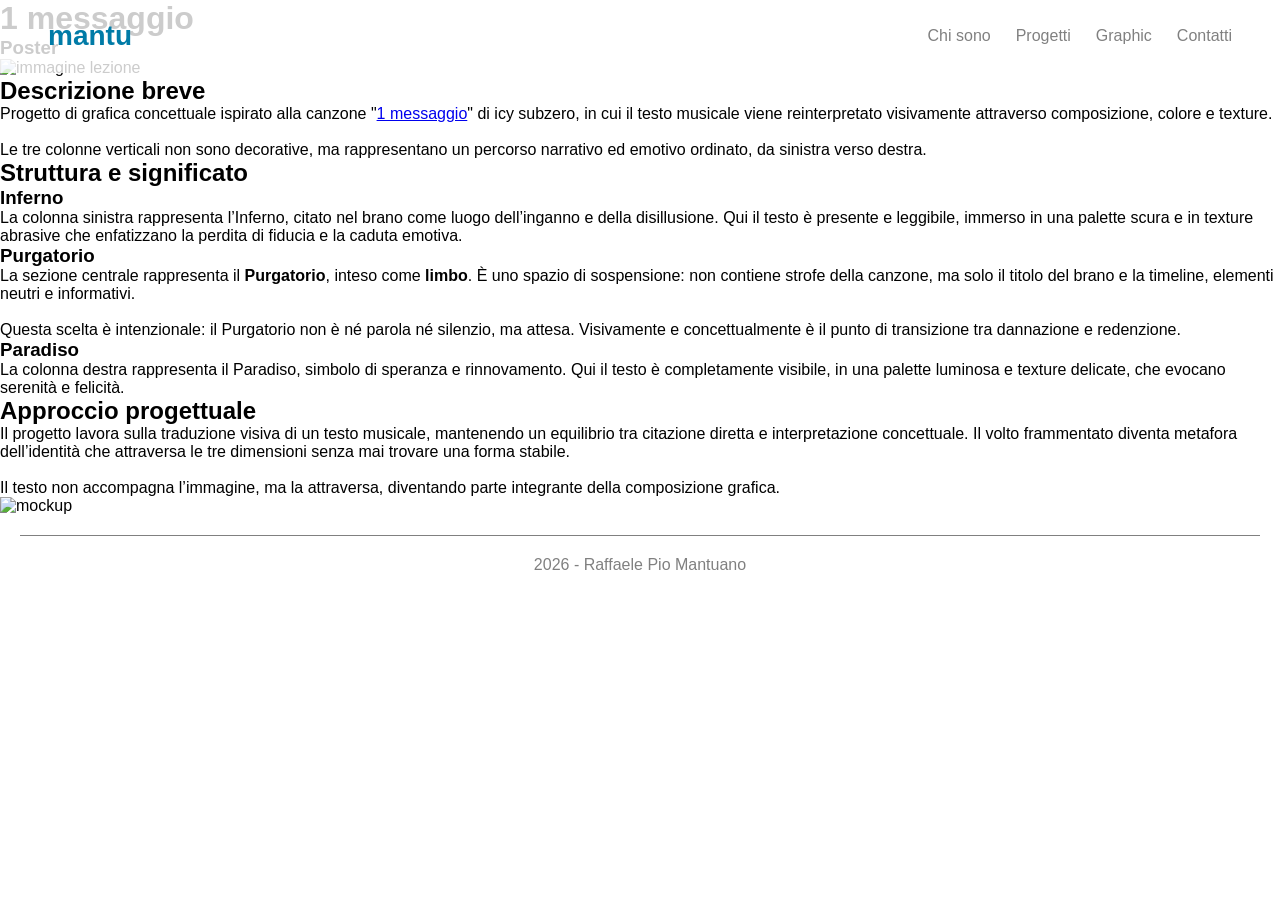
==== Progetti/Designer/1messaggio.html @ d8c2c86d "Add files via upload" ====
<!DOCTYPE html>
<html lang="it">
<head>
    <meta charset="UTF-8">
    <meta name="viewport" content="width=device-width, initial-scale=1.0">
    <title>1 messaggio</title>

    <!-- CSS -->
    <link rel="stylesheet" href="../../css/style.css">
    <link rel="stylesheet" href="../../css/article.css">

    <link rel="icon" href="../../img/logoNoScritta.png">
</head>
<body>
    <!-- Navbar -->
    <nav class="nav">
            <a href="../../index.html" style="text-decoration: none;">
                <h1>mantu</h1>
            </a>
        
            <button class="hamburger" aria-label="Apri menu">
                <span></span>
                <span></span>
                <span></span>
            </button>
        
            <ul class="link">
                <li class="nav-item"><a href="../../index.html#chiSono" class="nav-link">Chi sono</a></li>
                <li class="nav-item"><a href="../../index.html#progetti" class="nav-link">Progetti</a></li>
                <li class="nav-item"><a href="../../index.html#Graphic" class="nav-link">Graphic</a></li>
                <li class="nav-item"><a href="../../index.html#contatti" class="nav-link">Contatti</a></li>
            </ul>
        </nav>

    <!-- Articolo -->
    <main>
        <div class="articolo">

            <div class="header">
                <h1>1 messaggio</h1>
                <h3>Poster</h3>
                
                <img src="../../img/Designer/card/13) 1 messaggio.png" alt="immagine lezione">
            </div>

            <div class="contenuto">
                <h2>Descrizione breve</h2>
                <p>
                    Progetto di grafica concettuale ispirato alla canzone "<a href="https://open.spotify.com/intl-it/album/4ckePFG01HSFnIDOtG9ZjS" target="_blank">1 messaggio</a>" di icy subzero, 
                    in cui il testo musicale viene reinterpretato visivamente attraverso composizione, colore e texture. <br> <br>
                    Le tre colonne verticali non sono decorative, ma rappresentano un percorso narrativo ed emotivo ordinato, da sinistra verso destra.
                </p>

                <h2>Struttura e significato</h2>
                <h3>Inferno </h3>
                <p>
                    La colonna sinistra rappresenta l’Inferno, citato nel brano come luogo dell’inganno e della disillusione.
                    Qui il testo è presente e leggibile, immerso in una palette scura e in texture abrasive che enfatizzano la perdita di fiducia e la caduta emotiva.
                </p>

                <h3>Purgatorio</h3>
                <p>
                    La sezione centrale rappresenta il <b>Purgatorio</b>, inteso come <b>limbo</b>.
                    È uno spazio di sospensione: non contiene strofe della canzone, ma solo il titolo del brano e la timeline, elementi neutri e informativi. <br><br>

                    Questa scelta è intenzionale: il Purgatorio non è né parola né silenzio, ma attesa.
                    Visivamente e concettualmente è il punto di transizione tra dannazione e redenzione.
                </p>

                <h3>Paradiso</h3>
                <p>
                    La colonna destra rappresenta il Paradiso, simbolo di speranza e rinnovamento. 
                    Qui il testo è completamente visibile, in una palette luminosa e texture delicate, 
                    che evocano serenità e felicità.
                </p>

                <h2>Approccio progettuale</h2>
                <p>
                    Il progetto lavora sulla traduzione visiva di un testo musicale, mantenendo un equilibrio tra citazione diretta e interpretazione concettuale.
                    Il volto frammentato diventa metafora dell’identità che attraversa le tre dimensioni senza mai trovare una forma stabile. <br><br>

                    Il testo non accompagna l’immagine, ma la attraversa, diventando parte integrante della composizione grafica.
                </p>

                <img src="../../img/Designer/1messaggio/mockup.png" alt="mockup">

            </div>
        </div>
    </main>

    <footer>
        <p>2026 - Raffaele Pio Mantuano</p>
    </footer>

    <script src="../../script.js"></script>
</body>
</html>
---- css/style.css ----
:root{
    --ceruleo: #007BA7
}

*{
    padding: 0;
    margin: 0;
    box-sizing: border-box;
    font-family:Arial, Helvetica, sans-serif;
}

html {
    scroll-snap-type: y mandatory;
}

body {
    background-color:white;
}

.nav {
    position: fixed;
    top: 0;
    left: 0;
    width: 100%;
    z-index: 9999;
    display: flex; 
    justify-content: space-between;
    align-items: center;
    padding: 20px 48px; 
    background-color: rgba(255, 255, 255, 0.8); 
    transition: 0.5s;
    border-bottom: 1px solid transparent;
}

.nav.scrolled {
    padding-top: 15px;
    padding-bottom: 15px;
    backdrop-filter: blur(4px);
}

.nav h1 {
    color: var(--ceruleo); 
    font-size: 28px;
}

.link {
    display: flex;
    gap: 25px;
    list-style: none;
    align-items: center;
}

.nav-link {
    text-decoration: none;
    color: gray;
    transition: 0.3s;
}

.nav-link:hover {
    color: var(--ceruleo);
}

/* Hamburger Style (i tre trattini) */
.hamburger {
    display: none;
    flex-direction: column;
    gap: 6px;
    background: none;
    border: none;
    cursor: pointer;
}

.hamburger span {
    width: 24px;
    height: 2px;
    background: gray;
    display: block;
}

/* MEDIA QUERY - Comportamento Mobile */
@media (max-width: 768px) {
    .nav {
        padding: 20px 24px;
    }

    .hamburger {
        display: flex;
    }

    .link {
        position: absolute;
        top: 70px; /* Posizionamento identico alla seconda nav */
        right: 24px;
        background: #fff;
        box-shadow: 0 12px 30px rgba(0,0,0,0.3);
        border-radius: 16px;
        display: none; /* Nascosto di default */
        flex-direction: column;
        min-width: 180px;
        padding: 15px 0;
        gap: 0; /* Gestito dai padding interni dei link */
        backdrop-filter: blur(4px);
    }

    /* Classe per mostrare il menu (attiva via JS) */
    .link.active {
        display: flex;
    }

    .link li {
        width: 100%;
    }

    .nav-link {
        display: block;
        padding: 12px 20px;
        width: 100%;
        text-align: center;
    }
}

section{
    margin: 150px;
    padding-top: 120px;
    margin-top: 0px;
    min-height: 100vh;
}

.home{
    display: flex;
    align-items: center;
}

.home .info{
    display: flex;
    flex-direction: column;
    width: 50%;
}

.home .info h1{
    font-size: xxx-large;
    font-weight: 600;
    color: var(--ceruleo);
    margin-bottom: 20px;
}

.home .info p{
    font-size: x-large;
    color: gray;
}

.home img{
    height: 550px;
    margin-left: auto;
    border-radius: 20%;
}

@media (max-width: 768px){
    section{
        margin: 0px;
    }

    .home{
        flex-direction: column;
        align-items: center;
    }

    .home .info{
        display: flex;
        flex-direction: column;
        width: 80%;
    }

    .home img{
        margin:0;
        margin-top: 25px;
        margin-bottom: 25px;
        width: 350px;
        height: 350px;
        align-items: center;
    }
}

.chiSono{
    background-color: var(--ceruleo);
    margin: 0;
    padding: 120px;
}

.info{
    display: flex;
    margin: 25px;
}

.chiSono .info{
    display: flex;
    align-items: center;
    gap: 25px;
}

.chiSono .image img{
    height: 220px;
    margin: 0;
    border-radius: 20%;
}

.chiSono .text{
    display: flex;
    flex-direction: column;    
}

.image img{
    height: 250px;
    margin-left: auto;
    border-radius: 20%;
    margin-right: 25px;
}

.badges{
    margin-top: 18px;
}

.badge{
    display: inline-block;
    padding: 6px 12px;
    border-radius: 999px;
    background: rgba(255,255,255,.14);
    border: 1px solid rgba(255,255,255,.35);
    margin-right: 6px;
    margin-top: 6px;
    font-size: 15px;
    color: white;
}

.chiSono h1 {
    font-size: 52px;
    font-weight: 700;
    letter-spacing: .5px;
    color: white;
}

.chiSono p {
    color: rgba(255,255,255,.85);
    line-height: 1.6;
    margin-top: 15px;
    font-size: 18px;
}

.chiSono h2{
    color: white;
    font-size: 30px;
}

.container{
    display: flex;
    margin-top: 25px;
}

.card-chiSono{
    margin:25px;
    flex: 1;
    border: solid 1px rgba(255,255,255,.35);
    background-color: rgba(255,255,255,.15);
    padding: 25px;
    border-radius: 25px;
    transition: 0.3s;
}

.card-chiSono:hover{
    transform: translateY(-4px) scale(1.01);
    box-shadow: 0 15px 30px rgba(255,255,255,.18);
}


@media (max-width: 768px){
    .chiSono{
        display: flex;
        flex-direction: column;
        padding-left: 50px;
        padding-right: 50px;
    }

    .info{
        flex-direction: column;
    }

    .container{
        flex-direction: column;
    }

    .badge{
        margin: 0;
        margin-bottom:25px;
    }

}

.progettiDeveloper {
    overflow: hidden;
    margin-bottom: 0
}

.carousel {
    width: 100%;
    overflow: hidden;
    margin-top: 25px;
    padding-left: 25px;
}

.track{
    display: flex;
    gap: 25px;
    padding-bottom: 25px;
    padding-top: 25px;
    transition: transform 0.5s ease;
}

.card{
    border-radius: 25px;
    padding: 25px;
    gap: 25px;
    transition: 0.3s ease;
    box-shadow: 0px 0px px 1px;
    min-width: 350px;
}

.card img {
    width: 100%;
    aspect-ratio: 16 / 9;
    border-radius: 18px;
    display: block;
}


.card h1{
    margin-top: 25px;
    font-size: 25px;
}

.card p{
    color: gray;
}

.altro{
    display: flex;
    margin-top: 25px;
}

.altro a{
    margin-left: auto;
    text-decoration: none;
    color: var(--ceruleo);
    font-weight: 600;
}

.altro p{
    color: gray;
}

.card:hover{
    transform: translateY(-4px) scale(1.01);
    box-shadow: 0 5px 20px rgba(0,0,0,.18);
}

.controls {
    margin-top: 18px;
    display: flex;
    justify-content: center;
    gap: 15px;
}

.controls button {
    padding: 10px 18px;
    border-radius: 8px;
    border: 1px solid #ddd;
    background: white;
    cursor: pointer;
    transition: .2s;
}

.controls button:hover {
    background: var(--ceruleo);
    color: white;
    border-color: var(--ceruleo);
}

.controls button:disabled {
    opacity: .4;
    cursor: default;
}

@media (max-width: 768px){
    .progettiDeveloper{
        margin: 25px;
    }

    .card{
        border-radius: 25px;
        padding: 25px;
        gap: 25px;
        transition: 0.3s ease;
        box-shadow: 0px 0px px 1px;
    }

    .card img{
        width: 300px;
        border-radius: 25px;
    }

}

.progettiDesigner{
    overflow: hidden;
    margin-bottom: 0
}

.cardDesign{
    position: relative;
    width: 320px;
    height: 450px;
    min-width: 320px;
    border-radius: 25px;
    overflow: hidden;
    

    transition: 0.3s;
    gap: 25px;
}

.card-bg{
    position: absolute;
    inset: 0;           /* = top:0 right:0 bottom:0 left:0 */
    width: 100%;
    height: 100%;
    object-fit: cover;
    display: block;
    z-index: 0;  
    border-radius: 0px;
}

.cardContent {
    position: absolute;
    bottom: 0;
    background: rgba(255,255,255,.95);
    border-radius: 25px 25px 25px 25px;

    padding: 20px;
    margin: 10px;
    z-index: 1;

    min-width: 300px;
    min-height: 120px;
}

.cardContent p{
    color:gray;
}


.cardDesign:hover{
    transform: translateY(-4px) scale(1.01);
    box-shadow: 0 5px 20px rgba(0,0,0,.18);
}

footer{
    text-align: center;
    margin: 20px;
    border-top: solid 1px gray;
}

footer p{
    color: gray;
    margin-top: 20px;
}

@media (max-width: 768px){
    .progettiDesigner{
        margin: 25px;
        padding: 5px;
    }

    .carousel{
        padding-left: 0;
    }

    footer p{
        color: gray;
        margin-top: 10px;
        font-size: 12px;
    }
}
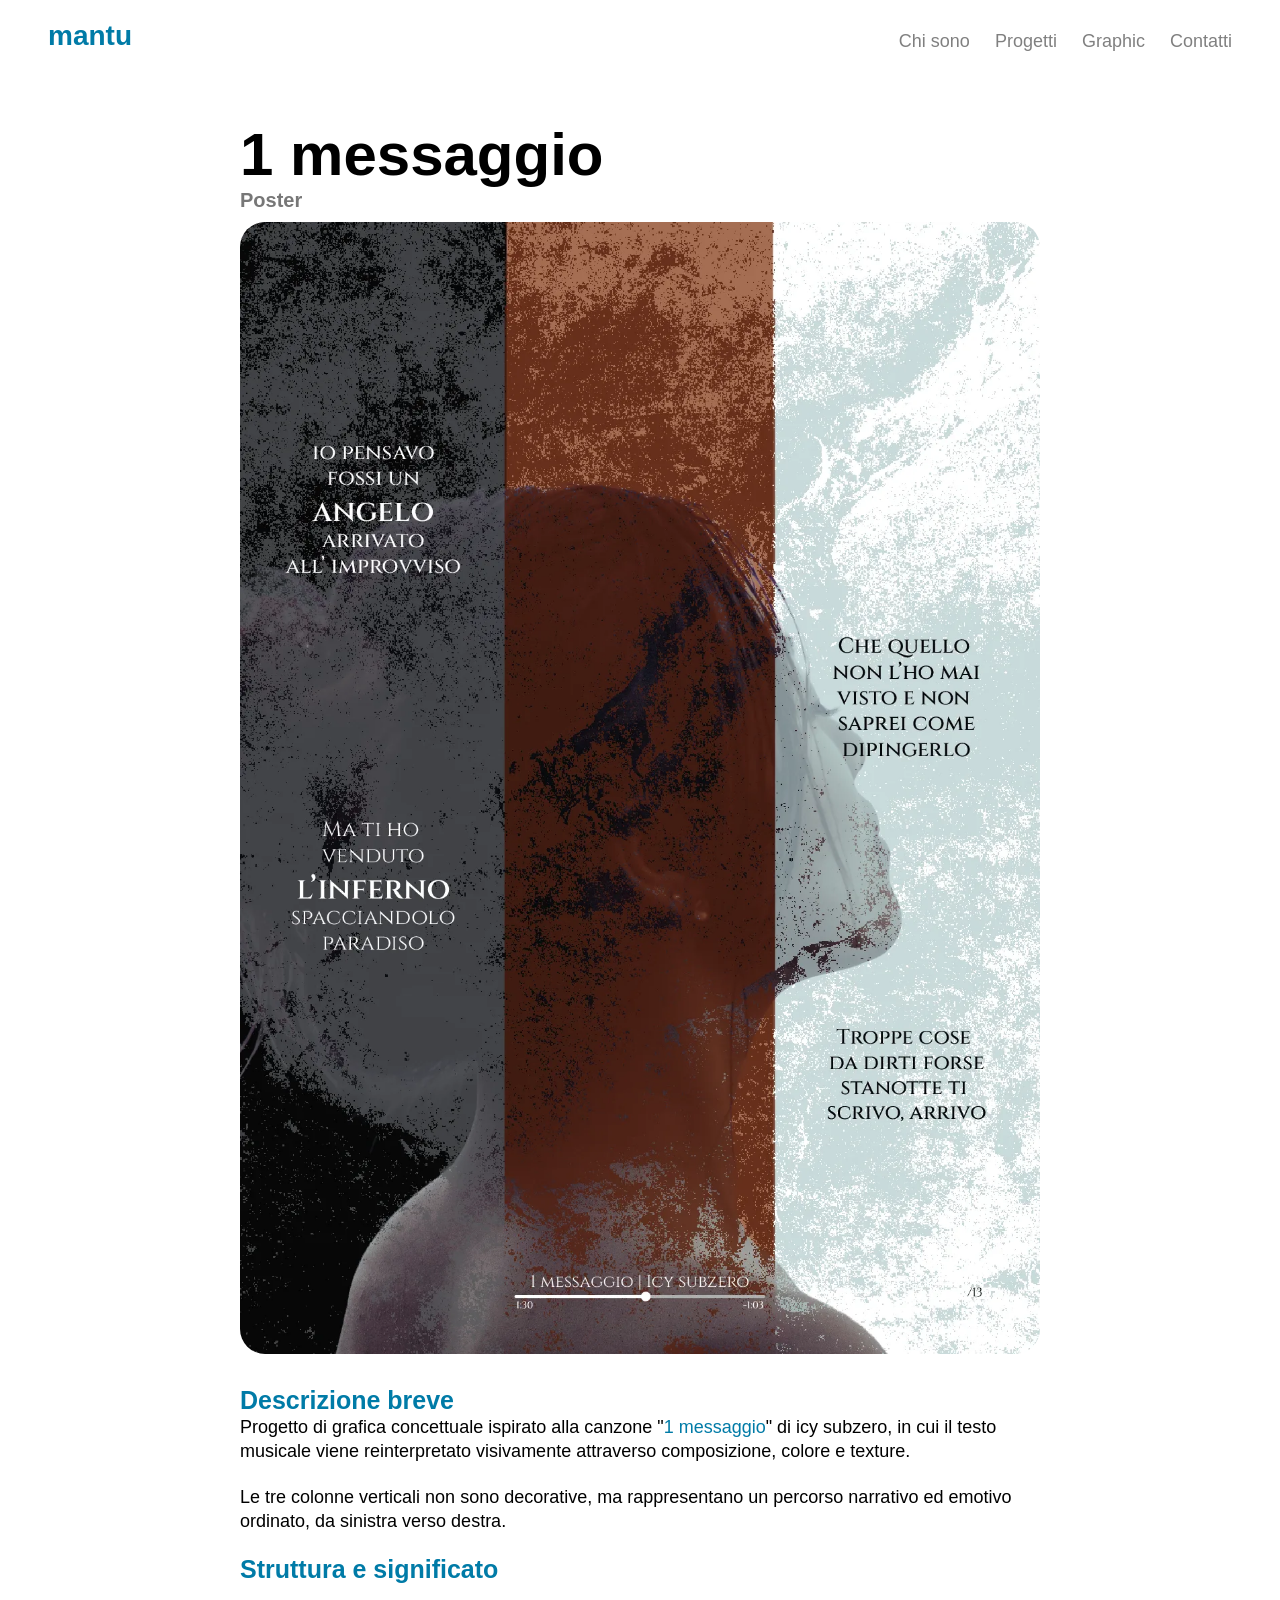
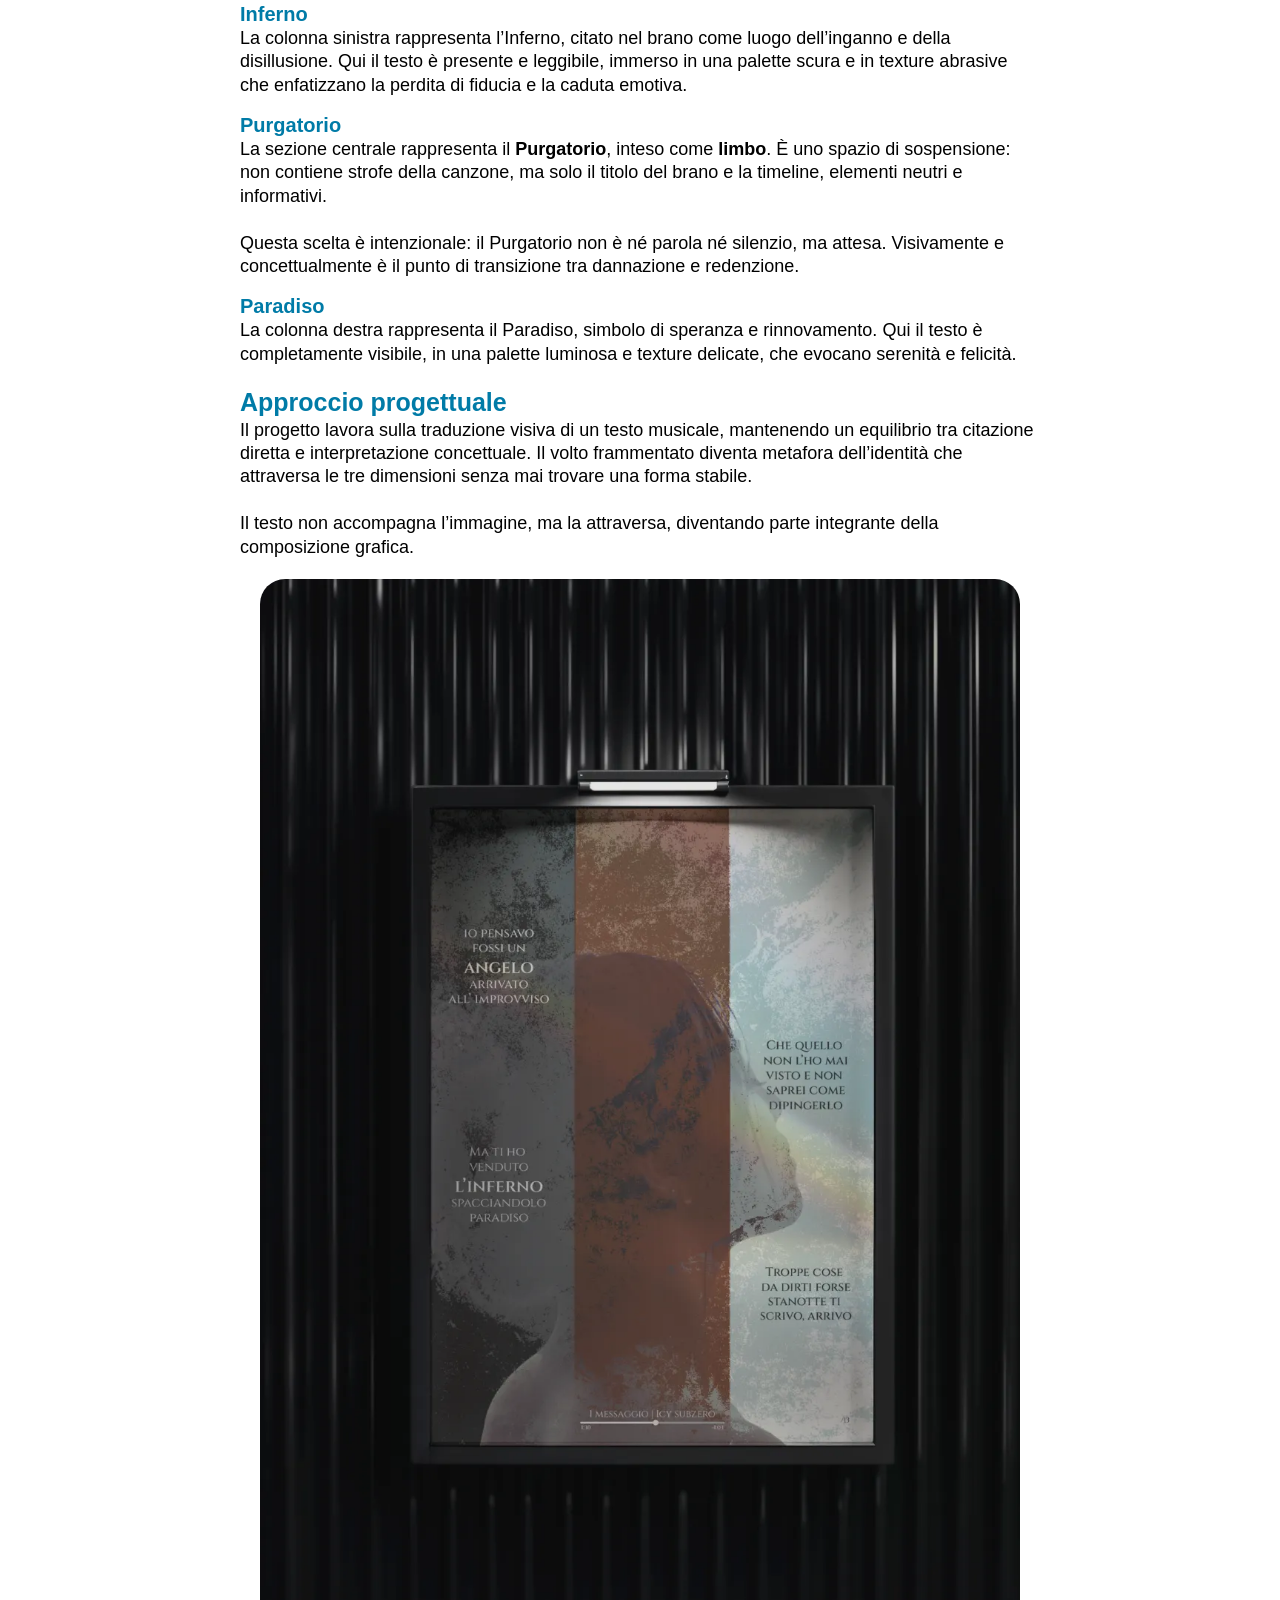
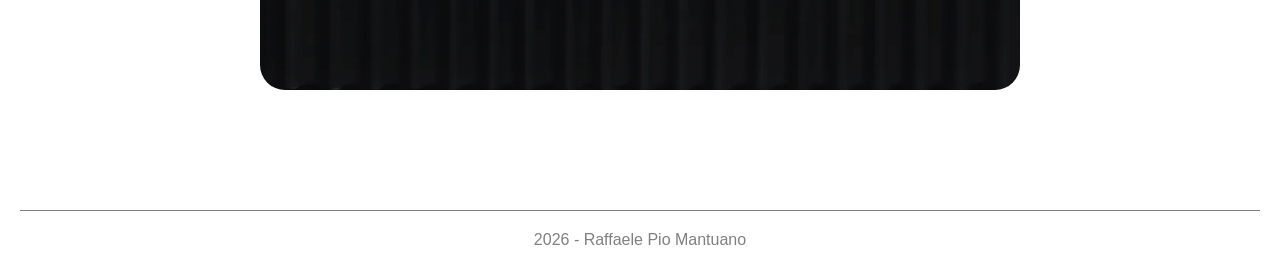
==== commit 2d3c63da: "Add files via upload" ====
--- a/Progetti/Designer/1messaggio.html
+++ b/Progetti/Designer/1messaggio.html
@@ -14,23 +14,23 @@
 <body>
     <!-- Navbar -->
     <nav class="nav">
-            <a href="../../index.html" style="text-decoration: none;">
-                <h1>mantu</h1>
-            </a>
-        
-            <button class="hamburger" aria-label="Apri menu">
-                <span></span>
-                <span></span>
-                <span></span>
-            </button>
-        
-            <ul class="link">
-                <li class="nav-item"><a href="../../index.html#chiSono" class="nav-link">Chi sono</a></li>
-                <li class="nav-item"><a href="../../index.html#progetti" class="nav-link">Progetti</a></li>
-                <li class="nav-item"><a href="../../index.html#Graphic" class="nav-link">Graphic</a></li>
-                <li class="nav-item"><a href="../../index.html#contatti" class="nav-link">Contatti</a></li>
-            </ul>
-        </nav>
+        <a href="../../index.html" style="text-decoration: none;">
+            <h1>mantu</h1>
+        </a>
+    
+        <button class="hamburger" aria-label="Apri menu">
+            <span></span>
+            <span></span>
+            <span></span>
+        </button>
+    
+        <ul class="link">
+            <li class="nav-item"><a href="../../index.html#chiSono" class="nav-link">Chi sono</a></li>
+            <li class="nav-item"><a href="../../index.html#progetti" class="nav-link">Progetti</a></li>
+            <li class="nav-item"><a href="../../index.html#Graphic" class="nav-link">Graphic</a></li>
+            <li class="nav-item"><a href="../../index.html#contatti" class="nav-link">Contatti</a></li>
+        </ul>
+    </nav>
 
     <!-- Articolo -->
     <main>
@@ -40,7 +40,7 @@
                 <h1>1 messaggio</h1>
                 <h3>Poster</h3>
                 
-                <img src="../../img/Designer/card/13) 1 messaggio.png" alt="immagine lezione">
+                <img src="../../img/Designer/card/13) 1 messaggio_3_11zon.webp" alt="immagine lezione">
             </div>
 
             <div class="contenuto">
@@ -82,7 +82,7 @@
                     Il testo non accompagna l’immagine, ma la attraversa, diventando parte integrante della composizione grafica.
                 </p>
 
-                <img src="../../img/Designer/1messaggio/mockup.png" alt="mockup">
+                <img src="../../img/Designer/1messaggio/mockup.webp" alt="mockup">
 
             </div>
         </div>
--- a/css/style.css
+++ b/css/style.css
@@ -35,7 +35,10 @@
 .nav.scrolled {
     padding-top: 15px;
     padding-bottom: 15px;
+    padding-left: 30px;
+    padding-right: 30px;
     backdrop-filter: blur(4px);
+    border-bottom: 1px solid rgba(0,0,0,0.1);
 }
 
 .nav h1 {
@@ -48,6 +51,7 @@
     gap: 25px;
     list-style: none;
     align-items: center;
+    margin-top: 0;
 }
 
 .nav-link {
@@ -91,8 +95,8 @@
         position: absolute;
         top: 70px; /* Posizionamento identico alla seconda nav */
         right: 24px;
-        background: #fff;
-        box-shadow: 0 12px 30px rgba(0,0,0,0.3);
+        background: rgba(255, 255, 255, 0.8);
+        box-shadow: 0 12px 30px rgba(0,0,0,0.1);
         border-radius: 16px;
         display: none; /* Nascosto di default */
         flex-direction: column;
@@ -150,9 +154,42 @@
 }
 
 .home img{
-    height: 550px;
+    height: 450px;
     margin-left: auto;
     border-radius: 20%;
+}
+
+.info .social{
+    display: flex;
+    margin-top: 25px;
+}
+
+.info .social a{
+    margin-right: 20px;
+    border: solid 1px rgba(0,0,0,.35);
+    border-radius: 15px;
+    padding: 10px;
+    justify-content: center;
+    align-items: center;
+    display: flex;
+    transition: 0.3s;
+
+    width: 50px;
+    height: 50px;
+}
+
+.info .social img{
+    width: 30px;
+    height: 30px;
+    transition: 0.3s;
+}
+
+.info .social a:hover{
+    background-color: rgba(0,123,167,0.3);
+    backdrop-filter: blur(4px);
+    border-color: var(--ceruleo);
+    transform: translateY(-4px) scale(1.01);
+
 }
 
 @media (max-width: 768px){
@@ -253,6 +290,7 @@
 
 .container{
     display: flex;
+    flex-wrap: wrap;
     margin-top: 25px;
 }
 
@@ -271,6 +309,34 @@
     box-shadow: 0 15px 30px rgba(255,255,255,.18);
 }
 
+.cardLinguaggi{
+    display: flex;
+    gap: 25px;
+    margin: 30px;
+    border-radius: 25px;
+    padding: 25px;
+    border: solid 1px rgba(255,255,255,.35);
+    background-color: rgba(255,255,255,.15);
+    justify-content: center;
+    align-items: center;
+    transition: 0.3s;
+}
+
+.cardLinguaggi img{
+    width: 100px;
+    height: 100px;
+}
+
+.cardLinguaggi:hover{
+    transform: translateY(-4px) scale(1.01);
+    box-shadow: 0 15px 30px rgba(255,255,255,.18);
+}
+
+.CosaSoFareText{
+    color: white;
+    margin-left: 25px;
+    margin-top: 25px;
+}
 
 @media (max-width: 768px){
     .chiSono{
@@ -301,18 +367,23 @@
 }
 
 .carousel {
-    width: 100%;
-    overflow: hidden;
-    margin-top: 25px;
-    padding-left: 25px;
-}
-
-.track{
-    display: flex;
+    width: 100%;           /* ← mancava */
+    display: flex;
+    overflow-x: scroll;
+    scroll-behavior: smooth;
+    -webkit-overflow-scrolling: touch;
+    scrollbar-width: none;
+    cursor: grab;
+    padding-left: 20px;
+    padding-bottom: 20px;
+}
+
+.track {
+    display: flex;
+    flex-wrap: nowrap;     /* ← importante, blocca il wrap */
     gap: 25px;
-    padding-bottom: 25px;
     padding-top: 25px;
-    transition: transform 0.5s ease;
+    transition: 0.5s;
 }
 
 .card{
@@ -321,7 +392,7 @@
     gap: 25px;
     transition: 0.3s ease;
     box-shadow: 0px 0px px 1px;
-    min-width: 350px;
+    max-width: 350px;
 }
 
 .card img {
@@ -329,6 +400,7 @@
     aspect-ratio: 16 / 9;
     border-radius: 18px;
     display: block;
+    padding: 0;
 }
 
 
@@ -362,32 +434,6 @@
     box-shadow: 0 5px 20px rgba(0,0,0,.18);
 }
 
-.controls {
-    margin-top: 18px;
-    display: flex;
-    justify-content: center;
-    gap: 15px;
-}
-
-.controls button {
-    padding: 10px 18px;
-    border-radius: 8px;
-    border: 1px solid #ddd;
-    background: white;
-    cursor: pointer;
-    transition: .2s;
-}
-
-.controls button:hover {
-    background: var(--ceruleo);
-    color: white;
-    border-color: var(--ceruleo);
-}
-
-.controls button:disabled {
-    opacity: .4;
-    cursor: default;
-}
 
 @media (max-width: 768px){
     .progettiDeveloper{
@@ -462,6 +508,17 @@
     box-shadow: 0 5px 20px rgba(0,0,0,.18);
 }
 
+.card, .card-bg, .cardContent, .cardDesign, .altro {
+    pointer-events: none;
+    user-select: none;
+    -webkit-user-drag: none;
+}
+
+.altro a{
+    pointer-events: auto;
+    user-select: auto;
+}
+
 footer{
     text-align: center;
     margin: 20px;
--- a/css/article.css
+++ b/css/article.css
@@ -0,0 +1,133 @@
+:root {
+    --nero: #000000;
+    --grigio: #777777;
+    --ceruleo: #007BA7;
+}
+
+*{
+    padding: 0;
+    margin: 0;
+}
+
+main{
+    max-width: 800px;   
+    width: 100%;        
+    margin: 0 auto;     
+    text-align: left;
+    margin-bottom: 120px;
+}
+
+.header{
+    text-align: left;
+    margin-top: 120px;
+}
+
+.header h1{
+    font-size: 60px;
+    color: var(--nero);
+}
+
+.header h3{
+    font-size: 20px;
+    color: var(--grigio);
+}
+
+.header img{
+    width: 100%;
+    height: auto;
+    max-width: 100%;
+    border-radius: 25px;
+    display: block;
+    margin-top: 10px;
+}
+
+.contenuto{
+    margin-top: 30px;
+    line-height: 1.3;
+    color: var(--nero);
+}
+
+.contenuto h2{
+    margin-top: 20px;
+    font-size: 25px;
+    color: var(--ceruleo);
+}
+
+.contenuto p{
+    font-size: 18px;
+    text-align: left;
+}
+
+.next{
+    margin-top: 15px;
+}
+
+ol, ul{
+    margin-left: 20px;
+    margin-top: 10px;
+}
+
+li{
+    font-size: 18px;
+    margin-top: 10px;
+}
+
+.contenuto img{
+    border-radius: 25px;
+    width: 95%;
+    height: auto;
+    margin-top: 20px;
+
+    justify-content: center;
+    align-content: center;
+    display: block;
+    margin-left: auto;
+    margin-right: auto;
+}
+
+.contenuto h3{
+    margin-top: 15px;
+    font-size: 20px;
+    color: var(--ceruleo);
+}
+
+a{
+    color: var(--ceruleo);
+    text-decoration: none;
+}
+
+@media (max-width: 768px) {
+
+    main{
+        padding: 20px;
+    }
+
+    .header{
+        margin-top: 80px;
+    }
+    .header h1{
+        font-size: 32px;
+    }
+
+    .header h3{
+        font-size: 12px;
+    }
+
+    .contenuto h2{
+        font-size: 20px;
+    }
+
+    .contenuto h3{
+        font-size: 18px;
+    }
+
+    .contenuto p{
+        font-size: 15px;
+    }
+
+    li{
+        font-size: 15px;
+        margin-top: 10px;
+    }
+
+}
